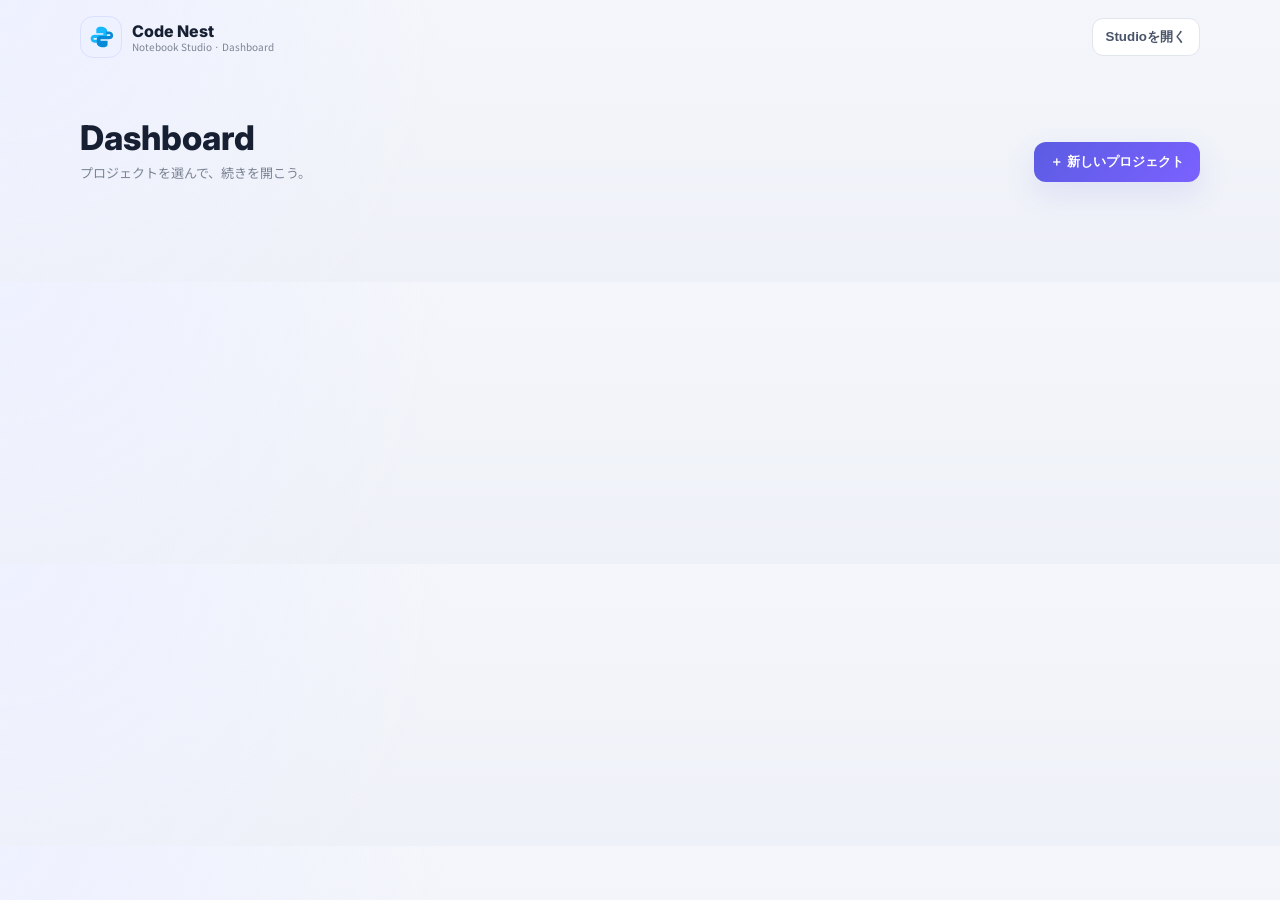
==== dashboard.html @ 7a7bcbbe "Add multi-project Code Nest dashboard" ====
<!doctype html>
<html lang="ja">
<head>
<meta charset="utf-8">
<meta name="viewport" content="width=device-width,initial-scale=1">
<title>Code Nest — Dashboard</title>
<link rel="icon" href="data:image/svg+xml,%3Csvg xmlns='http://www.w3.org/2000/svg' viewBox='0 0 64 64'%3E%3Crect width='64' height='64' rx='18' fill='%230b1822'/%3E%3Cpath d='M31 10c-9 0-9 6-9 6v8h15v3H19c-9 0-9 8-9 8s0 9 9 9h6v-6h-7c-3 0-3-4 0-4h20c4 0 7-3 7-7V19c0-5-5-9-14-9Z' fill='%2316b9ff'/%3E%3C/svg%3E">
<link rel="preconnect" href="https://fonts.googleapis.com">
<link rel="preconnect" href="https://fonts.gstatic.com" crossorigin>
<link href="https://fonts.googleapis.com/css2?family=Inter:wght@600;700;800&family=Noto+Sans+JP:wght@400;500;600;700&display=swap" rel="stylesheet">
<style>
:root{--bg:#f4f6fb;--surface:#fff;--line:#e1e5ee;--text:#172033;--muted:#7b8495;--accent:#5b5ce2;--accent2:#7b61ff}
*{box-sizing:border-box}body{margin:0;background:radial-gradient(circle at 0 0,#eef1ff 0,transparent 34%),linear-gradient(180deg,var(--bg),#eef1f7);color:var(--text);font-family:"Noto Sans JP",Inter,system-ui,sans-serif}.wrap{width:min(1120px,calc(100% - 32px));margin:auto}.top{height:74px;display:flex;align-items:center;justify-content:space-between}.brand{display:flex;align-items:center;gap:10px;text-decoration:none;color:inherit}.logo{width:42px;height:42px;border-radius:13px;background:#eef1ff;border:1px solid #dbe0ff;padding:5px}.brand strong{display:block;font:800 16px Inter}.brand small{display:block;color:var(--muted);font-size:10px;margin-top:-2px}.back{border:1px solid var(--line);background:var(--surface);color:#49546a;border-radius:11px;padding:9px 13px;font-weight:700;cursor:pointer}.hero{padding:44px 0 22px;display:flex;align-items:end;justify-content:space-between;gap:18px}.hero h1{margin:0 0 6px;font:800 34px/1.15 Inter,"Noto Sans JP"}.hero p{margin:0;color:var(--muted);font-size:13px}.new{padding:11px 16px;border:0;border-radius:12px;background:linear-gradient(135deg,var(--accent),var(--accent2));color:#fff;font-weight:800;cursor:pointer;box-shadow:0 12px 30px #5b5ce220}.projects{display:grid;grid-template-columns:repeat(3,1fr);gap:16px;padding:18px 0 60px}.card{background:rgba(255,255,255,.92);border:1px solid var(--line);border-radius:18px;padding:18px;box-shadow:0 12px 30px rgba(30,42,70,.05)}.icon{width:44px;height:44px;border-radius:12px;display:grid;place-items:center;background:#eef1ff;color:#5b5ce2;font-weight:800;font-size:15px}.name{margin:15px 0 4px;font:800 17px Inter,"Noto Sans JP";white-space:nowrap;overflow:hidden;text-overflow:ellipsis}.meta{font-size:11px;color:var(--muted);min-height:20px}.actions{display:flex;gap:8px;margin-top:16px}.open{flex:1;border:0;border-radius:10px;padding:9px 10px;background:#1f2a44;color:#fff;font-weight:800;cursor:pointer}.del{border:1px solid #e3c7cf;background:#fff6f8;color:#9b425d;border-radius:10px;padding:9px 11px;font-weight:700;cursor:pointer}.empty{grid-column:1/-1;padding:58px 18px;text-align:center;border:1px dashed #cfd5e3;border-radius:18px;color:var(--muted);background:#ffffff90}.empty strong{display:block;color:#556074;font-size:15px;margin-bottom:6px}@media(max-width:840px){.projects{grid-template-columns:repeat(2,1fr)}}@media(max-width:560px){.wrap{width:calc(100% - 24px)}.hero{display:block}.new{margin-top:16px}.projects{grid-template-columns:1fr}.hero h1{font-size:29px}}
</style>
</head>
<body>
<header class="wrap top">
<a class="brand" href="./">
<svg class="logo" viewBox="0 0 64 64" aria-hidden="true"><path d="M31 10c-9 0-9 6-9 6v8h15v3H19c-9 0-9 8-9 8s0 9 9 9h6v-6h-7c-3 0-3-4 0-4h20c4 0 7-3 7-7V19c0-5-5-9-14-9Z" fill="#16b9ff"/><path d="M37 54c9 0 9-6 9-6v-8H31v-3h18c9 0 9-8 9-8s0-9-9-9h-6v6h7c3 0 3 4 0 4H30c-4 0-7 3-7 7v8c0 5 5 9 14 9Z" fill="#078bd7"/></svg>
<span><strong>Code Nest</strong><small>Notebook Studio · Dashboard</small></span>
</a>
<button class="back" id="studioBtn">Studioを開く</button>
</header>
<main class="wrap">
<section class="hero"><div><h1>Dashboard</h1><p>プロジェクトを選んで、続きを開こう。</p></div><button class="new" id="newProject">＋ 新しいプロジェクト</button></section>
<section class="projects" id="projects"></section>
</main>
<script>
(() => {
  'use strict';
  const META_KEY='codeNest.projects.v1';
  const PREFIX='codeNest.project.';
  const root=document.getElementById('projects');
  const esc=(s)=>String(s).replace(/[&<>"']/g,c=>({'&':'&amp;','<':'&lt;','>':'&gt;','"':'&quot;',"'":'&#39;'}[c]));
  const read=()=>{try{const v=localStorage.getItem(META_KEY);const a=v?JSON.parse(v):[];return Array.isArray(a)?a:[]}catch{return[]}};
  const write=(a)=>localStorage.setItem(META_KEY,JSON.stringify(a));
  const niceDate=(ts)=>{try{return new Date(ts).toLocaleString('ja-JP',{year:'numeric',month:'short',day:'numeric',hour:'2-digit',minute:'2-digit'})}catch{return''}};
  const makeId=()=>`p_${Date.now().toString(36)}_${Math.random().toString(36).slice(2,8)}`;
  function render(){
    const list=read().sort((a,b)=>(b.updatedAt||0)-(a.updatedAt||0));
    if(!list.length){root.innerHTML='<div class="empty"><strong>まだプロジェクトがありません</strong>「新しいプロジェクト」から最初のNotebookを作ろう。</div>';return}
    root.innerHTML=list.map((p)=><article class="card"><div class="icon">CN</div><div class="name" title="${esc(p.title||'Untitled Project')}">${esc(p.title||'Untitled Project')}</div><div class="meta">最終更新 ${esc(niceDate(p.updatedAt||p.createdAt||Date.now()))}</div><div class="actions"><button class="open" data-open="${esc(p.id)}">開く</button><button class="del" data-delete="${esc(p.id)}">削除</button></div></article>').join('');
  }
  function create(){
    const id=makeId();
    const now=Date.now();
    const list=read();
    list.push({id,title:'Untitled Project',createdAt:now,updatedAt:now});
    write(list);
    location.href=`./studio.html?project=${encodeURIComponent(id)}&name=${encodeURIComponent('Untitled Project')}`;
  }
  root.addEventListener('click',(e)=>{
    const open=e.target.closest('[data-open]');
    const del=e.target.closest('[data-delete]');
    if(open){location.href=`./studio.html?project=${encodeURIComponent(open.dataset.open)}`;return}
    if(del){
      const id=del.dataset.delete;
      const p=read().find(x=>x.id===id);
      if(!p)return;
      if(!confirm(`「${p.title||'Untitled Project'}」を削除しますか？\nこのブラウザに保存されたプロジェクトデータも削除されます。`))return;
      const list=read().filter(x=>x.id!==id);
      write(list);
      localStorage.removeItem(`${PREFIX}${id}.notebook`);
      localStorage.removeItem(`${PREFIX}${id}.fs`);
      render();
    }
  });
  document.getElementById('newProject').addEventListener('click',create);
  document.getElementById('studioBtn').addEventListener('click',()=>location.href='./studio.html');
  render();
})();
</script>
</body>
</html>
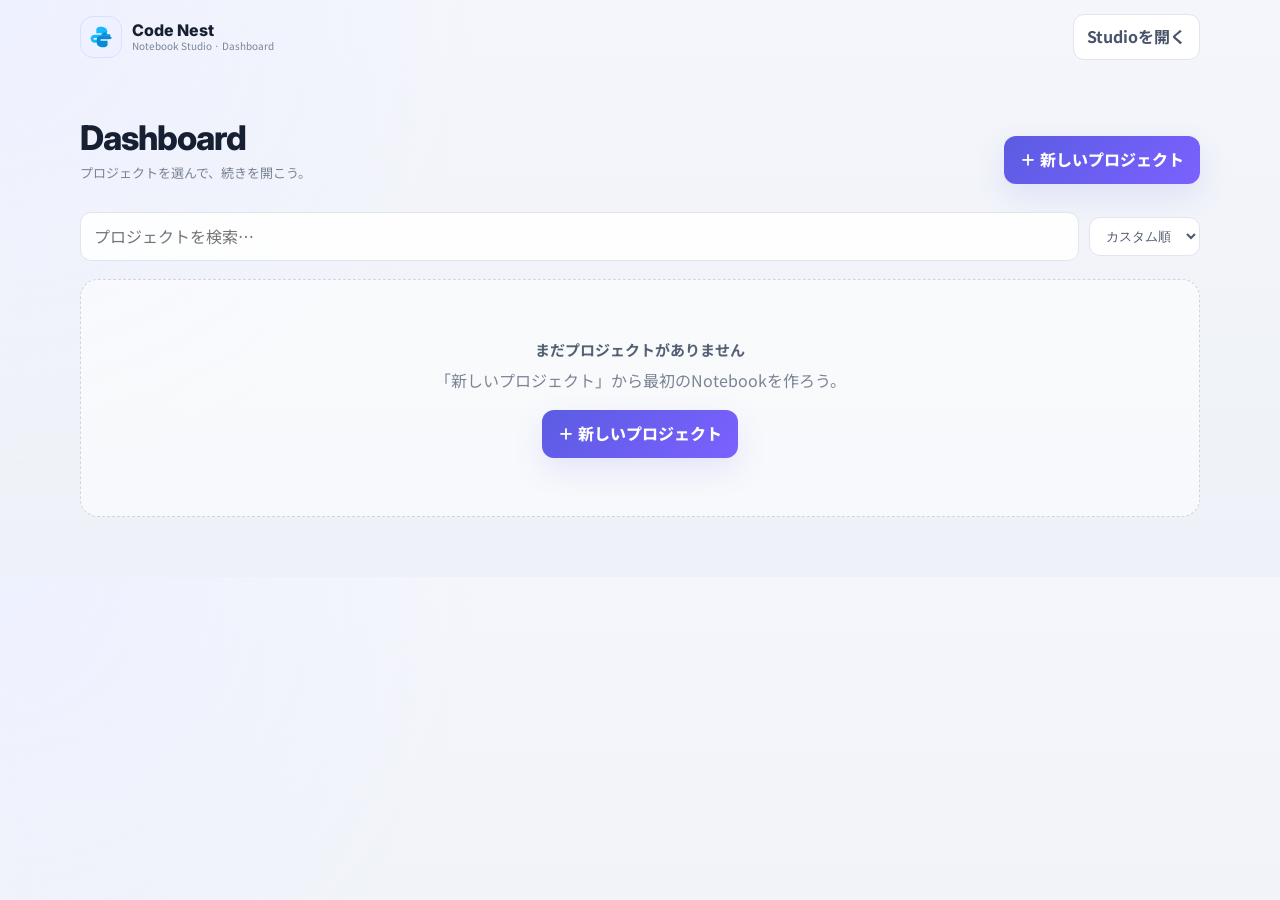
==== commit 487f545a: "Finish formal Dashboard V0.4.9" ====
--- a/dashboard.html
+++ b/dashboard.html
@@ -8,67 +8,32 @@
 <link rel="preconnect" href="https://fonts.googleapis.com">
 <link rel="preconnect" href="https://fonts.gstatic.com" crossorigin>
 <link href="https://fonts.googleapis.com/css2?family=Inter:wght@600;700;800&family=Noto+Sans+JP:wght@400;500;600;700&display=swap" rel="stylesheet">
-<style>
-:root{--bg:#f4f6fb;--surface:#fff;--line:#e1e5ee;--text:#172033;--muted:#7b8495;--accent:#5b5ce2;--accent2:#7b61ff}
-*{box-sizing:border-box}body{margin:0;background:radial-gradient(circle at 0 0,#eef1ff 0,transparent 34%),linear-gradient(180deg,var(--bg),#eef1f7);color:var(--text);font-family:"Noto Sans JP",Inter,system-ui,sans-serif}.wrap{width:min(1120px,calc(100% - 32px));margin:auto}.top{height:74px;display:flex;align-items:center;justify-content:space-between}.brand{display:flex;align-items:center;gap:10px;text-decoration:none;color:inherit}.logo{width:42px;height:42px;border-radius:13px;background:#eef1ff;border:1px solid #dbe0ff;padding:5px}.brand strong{display:block;font:800 16px Inter}.brand small{display:block;color:var(--muted);font-size:10px;margin-top:-2px}.back{border:1px solid var(--line);background:var(--surface);color:#49546a;border-radius:11px;padding:9px 13px;font-weight:700;cursor:pointer}.hero{padding:44px 0 22px;display:flex;align-items:end;justify-content:space-between;gap:18px}.hero h1{margin:0 0 6px;font:800 34px/1.15 Inter,"Noto Sans JP"}.hero p{margin:0;color:var(--muted);font-size:13px}.new{padding:11px 16px;border:0;border-radius:12px;background:linear-gradient(135deg,var(--accent),var(--accent2));color:#fff;font-weight:800;cursor:pointer;box-shadow:0 12px 30px #5b5ce220}.projects{display:grid;grid-template-columns:repeat(3,1fr);gap:16px;padding:18px 0 60px}.card{background:rgba(255,255,255,.92);border:1px solid var(--line);border-radius:18px;padding:18px;box-shadow:0 12px 30px rgba(30,42,70,.05)}.icon{width:44px;height:44px;border-radius:12px;display:grid;place-items:center;background:#eef1ff;color:#5b5ce2;font-weight:800;font-size:15px}.name{margin:15px 0 4px;font:800 17px Inter,"Noto Sans JP";white-space:nowrap;overflow:hidden;text-overflow:ellipsis}.meta{font-size:11px;color:var(--muted);min-height:20px}.actions{display:flex;gap:8px;margin-top:16px}.open{flex:1;border:0;border-radius:10px;padding:9px 10px;background:#1f2a44;color:#fff;font-weight:800;cursor:pointer}.del{border:1px solid #e3c7cf;background:#fff6f8;color:#9b425d;border-radius:10px;padding:9px 11px;font-weight:700;cursor:pointer}.empty{grid-column:1/-1;padding:58px 18px;text-align:center;border:1px dashed #cfd5e3;border-radius:18px;color:var(--muted);background:#ffffff90}.empty strong{display:block;color:#556074;font-size:15px;margin-bottom:6px}@media(max-width:840px){.projects{grid-template-columns:repeat(2,1fr)}}@media(max-width:560px){.wrap{width:calc(100% - 24px)}.hero{display:block}.new{margin-top:16px}.projects{grid-template-columns:1fr}.hero h1{font-size:29px}}
-</style>
+<link rel="stylesheet" href="dashboard.css?v=49">
 </head>
 <body>
 <header class="wrap top">
-<a class="brand" href="./">
-<svg class="logo" viewBox="0 0 64 64" aria-hidden="true"><path d="M31 10c-9 0-9 6-9 6v8h15v3H19c-9 0-9 8-9 8s0 9 9 9h6v-6h-7c-3 0-3-4 0-4h20c4 0 7-3 7-7V19c0-5-5-9-14-9Z" fill="#16b9ff"/><path d="M37 54c9 0 9-6 9-6v-8H31v-3h18c9 0 9-8 9-8s0-9-9-9h-6v6h7c3 0 3 4 0 4H30c-4 0-7 3-7 7v8c0 5 5 9 14 9Z" fill="#078bd7"/></svg>
-<span><strong>Code Nest</strong><small>Notebook Studio · Dashboard</small></span>
-</a>
-<button class="back" id="studioBtn">Studioを開く</button>
+  <a class="brand" href="./">
+    <svg class="logo" viewBox="0 0 64 64" aria-hidden="true"><path d="M31 10c-9 0-9 6-9 6v8h15v3H19c-9 0-9 8-9 8s0 9 9 9h6v-6h-7c-3 0-3-4 0-4h20c4 0 7-3 7-7V19c0-5-5-9-14-9Z" fill="#16b9ff"/><path d="M37 54c9 0 9-6 9-6v-8H31v-3h18c9 0 9-8-9-8s0-9 9-9h-6v6h7c3 0 3 4 0 4H30c-4 0-7 3-7 7v8c0 5 5 9 14 9Z" fill="#078bd7"/></svg>
+    <span><strong>Code Nest</strong><small>Notebook Studio · Dashboard</small></span>
+  </a>
+  <button class="back" id="studioBtn">Studioを開く</button>
 </header>
 <main class="wrap">
-<section class="hero"><div><h1>Dashboard</h1><p>プロジェクトを選んで、続きを開こう。</p></div><button class="new" id="newProject">＋ 新しいプロジェクト</button></section>
-<section class="projects" id="projects"></section>
+  <section class="hero">
+    <div><h1>Dashboard</h1><p>プロジェクトを選んで、続きを開こう。</p></div>
+    <div class="hero-actions"><button class="new" id="newProject">＋ 新しいプロジェクト</button></div>
+  </section>
+  <section class="toolbar" aria-label="プロジェクト操作">
+    <input id="projectSearch" class="search" type="search" placeholder="プロジェクトを検索…" autocomplete="off">
+    <select id="projectSort" class="sort" aria-label="並び順">
+      <option value="order">カスタム順</option>
+      <option value="updated">最終更新順</option>
+      <option value="name">名前順</option>
+    </select>
+  </section>
+  <section class="projects" id="projects" aria-label="プロジェクト一覧"></section>
 </main>
-<script>
-(() => {
-  'use strict';
-  const META_KEY='codeNest.projects.v1';
-  const PREFIX='codeNest.project.';
-  const root=document.getElementById('projects');
-  const esc=(s)=>String(s).replace(/[&<>"']/g,c=>({'&':'&amp;','<':'&lt;','>':'&gt;','"':'&quot;',"'":'&#39;'}[c]));
-  const read=()=>{try{const v=localStorage.getItem(META_KEY);const a=v?JSON.parse(v):[];return Array.isArray(a)?a:[]}catch{return[]}};
-  const write=(a)=>localStorage.setItem(META_KEY,JSON.stringify(a));
-  const niceDate=(ts)=>{try{return new Date(ts).toLocaleString('ja-JP',{year:'numeric',month:'short',day:'numeric',hour:'2-digit',minute:'2-digit'})}catch{return''}};
-  const makeId=()=>`p_${Date.now().toString(36)}_${Math.random().toString(36).slice(2,8)}`;
-  function render(){
-    const list=read().sort((a,b)=>(b.updatedAt||0)-(a.updatedAt||0));
-    if(!list.length){root.innerHTML='<div class="empty"><strong>まだプロジェクトがありません</strong>「新しいプロジェクト」から最初のNotebookを作ろう。</div>';return}
-    root.innerHTML=list.map((p)=><article class="card"><div class="icon">CN</div><div class="name" title="${esc(p.title||'Untitled Project')}">${esc(p.title||'Untitled Project')}</div><div class="meta">最終更新 ${esc(niceDate(p.updatedAt||p.createdAt||Date.now()))}</div><div class="actions"><button class="open" data-open="${esc(p.id)}">開く</button><button class="del" data-delete="${esc(p.id)}">削除</button></div></article>').join('');
-  }
-  function create(){
-    const id=makeId();
-    const now=Date.now();
-    const list=read();
-    list.push({id,title:'Untitled Project',createdAt:now,updatedAt:now});
-    write(list);
-    location.href=`./studio.html?project=${encodeURIComponent(id)}&name=${encodeURIComponent('Untitled Project')}`;
-  }
-  root.addEventListener('click',(e)=>{
-    const open=e.target.closest('[data-open]');
-    const del=e.target.closest('[data-delete]');
-    if(open){location.href=`./studio.html?project=${encodeURIComponent(open.dataset.open)}`;return}
-    if(del){
-      const id=del.dataset.delete;
-      const p=read().find(x=>x.id===id);
-      if(!p)return;
-      if(!confirm(`「${p.title||'Untitled Project'}」を削除しますか？\nこのブラウザに保存されたプロジェクトデータも削除されます。`))return;
-      const list=read().filter(x=>x.id!==id);
-      write(list);
-      localStorage.removeItem(`${PREFIX}${id}.notebook`);
-      localStorage.removeItem(`${PREFIX}${id}.fs`);
-      render();
-    }
-  });
-  document.getElementById('newProject').addEventListener('click',create);
-  document.getElementById('studioBtn').addEventListener('click',()=>location.href='./studio.html');
-  render();
-})();
-</script>
+<div class="toast" id="dashboardToast" role="status" aria-live="polite"></div>
+<script src="dashboard.js?v=49"></script>
 </body>
 </html>
--- a/dashboard.css
+++ b/dashboard.css
@@ -0,0 +1,49 @@
+/* Code Nest Dashboard V0.4.9 */
+:root{--bg:#f4f6fb;--surface:#fff;--line:#e1e5ee;--text:#172033;--muted:#7b8495;--accent:#5b5ce2;--accent2:#7b61ff;--danger:#a33f5e}
+*{box-sizing:border-box}
+html{scroll-behavior:smooth}
+body{margin:0;background:radial-gradient(circle at 0 0,#eef1ff 0,transparent 34%),linear-gradient(180deg,var(--bg),#eef1f7);color:var(--text);font-family:"Noto Sans JP",Inter,system-ui,sans-serif;line-height:1.6}
+button,input{font:inherit}
+button{cursor:pointer}
+.wrap{width:min(1120px,calc(100% - 32px));margin:auto}
+.top{height:74px;display:flex;align-items:center;justify-content:space-between}
+.brand{display:flex;align-items:center;gap:10px;text-decoration:none;color:inherit}
+.logo{width:42px;height:42px;border-radius:13px;background:#eef1ff;border:1px solid #dbe0ff;padding:5px}
+.brand strong{display:block;font:800 16px Inter,"Noto Sans JP",sans-serif}
+.brand small{display:block;color:var(--muted);font-size:10px;margin-top:-2px}
+.back{border:1px solid var(--line);background:var(--surface);color:#49546a;border-radius:11px;padding:9px 13px;font-weight:700}
+.hero{padding:44px 0 20px;display:flex;align-items:end;justify-content:space-between;gap:18px}
+.hero h1{margin:0 0 6px;font:800 34px/1.15 Inter,"Noto Sans JP",sans-serif;letter-spacing:-.03em}
+.hero p{margin:0;color:var(--muted);font-size:13px}
+.hero-actions{display:flex;align-items:center;gap:10px}
+.new{padding:11px 16px;border:0;border-radius:12px;background:linear-gradient(135deg,var(--accent),var(--accent2));color:#fff;font-weight:800;box-shadow:0 12px 30px #5b5ce220}
+.toolbar{display:flex;align-items:center;gap:10px;padding:8px 0 18px}
+.search{flex:1;min-width:180px;padding:11px 13px;border:1px solid var(--line);border-radius:11px;background:rgba(255,255,255,.9);outline:none;color:var(--text)}
+.search:focus{border-color:#afb3f0;box-shadow:0 0 0 3px #5b5ce218}
+.sort{padding:10px 12px;border:1px solid var(--line);border-radius:11px;background:#fff;color:#4c566c}
+.projects{display:grid;grid-template-columns:repeat(3,1fr);gap:16px;padding:0 0 60px;align-items:start}
+.card{position:relative;background:rgba(255,255,255,.94);border:1px solid var(--line);border-radius:18px;padding:17px;box-shadow:0 12px 30px rgba(30,42,70,.05);transition:transform .16s ease,box-shadow .16s ease,border-color .16s ease}
+.card:hover{transform:translateY(-2px);box-shadow:0 16px 34px rgba(30,42,70,.08)}
+.card.dragging{opacity:.45;transform:rotate(1deg)}
+.card.drop-target{border-color:#7b61ff;box-shadow:0 0 0 3px #7b61ff18}
+.drag-handle{position:absolute;top:12px;right:12px;border:0;background:transparent;color:#a1a9b8;font-size:17px;padding:3px 5px;line-height:1;cursor:grab}
+.drag-handle:active{cursor:grabbing}
+.icon{width:44px;height:44px;border-radius:12px;display:grid;place-items:center;background:#eef1ff;color:var(--accent);font-weight:800;font-size:15px}
+.name{margin:14px 0 4px;font:800 17px Inter,"Noto Sans JP",sans-serif;white-space:nowrap;overflow:hidden;text-overflow:ellipsis}
+.name-input{width:100%;padding:7px 8px;border:1px solid #cfd5e3;border-radius:9px;outline:none;font-weight:800;color:var(--text);background:#fff}
+.name-input:focus{border-color:#a9adea;box-shadow:0 0 0 3px #5b5ce214}
+.meta{font-size:11px;color:var(--muted);min-height:20px}
+.stats{display:flex;gap:8px;flex-wrap:wrap;margin-top:10px}
+.stat{padding:4px 7px;border-radius:7px;background:#f4f6fb;color:#667086;font-size:10px}
+.actions{display:flex;gap:8px;margin-top:15px}
+.open{flex:1;border:0;border-radius:10px;padding:9px 10px;background:#1f2a44;color:#fff;font-weight:800}
+.rename{border:1px solid var(--line);background:#fff;color:#566177;border-radius:10px;padding:9px 11px;font-weight:700}
+.del{border:1px solid #e3c7cf;background:#fff6f8;color:var(--danger);border-radius:10px;padding:9px 11px;font-weight:700}
+.empty{grid-column:1/-1;padding:58px 18px;text-align:center;border:1px dashed #cfd5e3;border-radius:18px;color:var(--muted);background:#ffffff90}
+.empty strong{display:block;color:#556074;font-size:15px;margin-bottom:6px}
+.empty button{margin-top:16px}
+.hint{grid-column:1/-1;text-align:center;color:#98a0b0;font-size:10px;padding-bottom:10px}
+.toast{position:fixed;left:50%;bottom:24px;transform:translate(-50%,16px);padding:10px 14px;border-radius:11px;background:#1f2a44;color:#fff;font-size:12px;font-weight:700;opacity:0;pointer-events:none;transition:.18s ease;z-index:30;box-shadow:0 12px 35px rgba(15,23,42,.22)}
+.toast.show{opacity:1;transform:translate(-50%,0)}
+@media(max-width:840px){.projects{grid-template-columns:repeat(2,1fr)}}
+@media(max-width:560px){.wrap{width:calc(100% - 24px)}.hero{display:block}.hero-actions{margin-top:16px}.new{width:100%}.toolbar{display:block}.sort{margin-top:8px;width:100%}.projects{grid-template-columns:1fr}.hero h1{font-size:29px}}
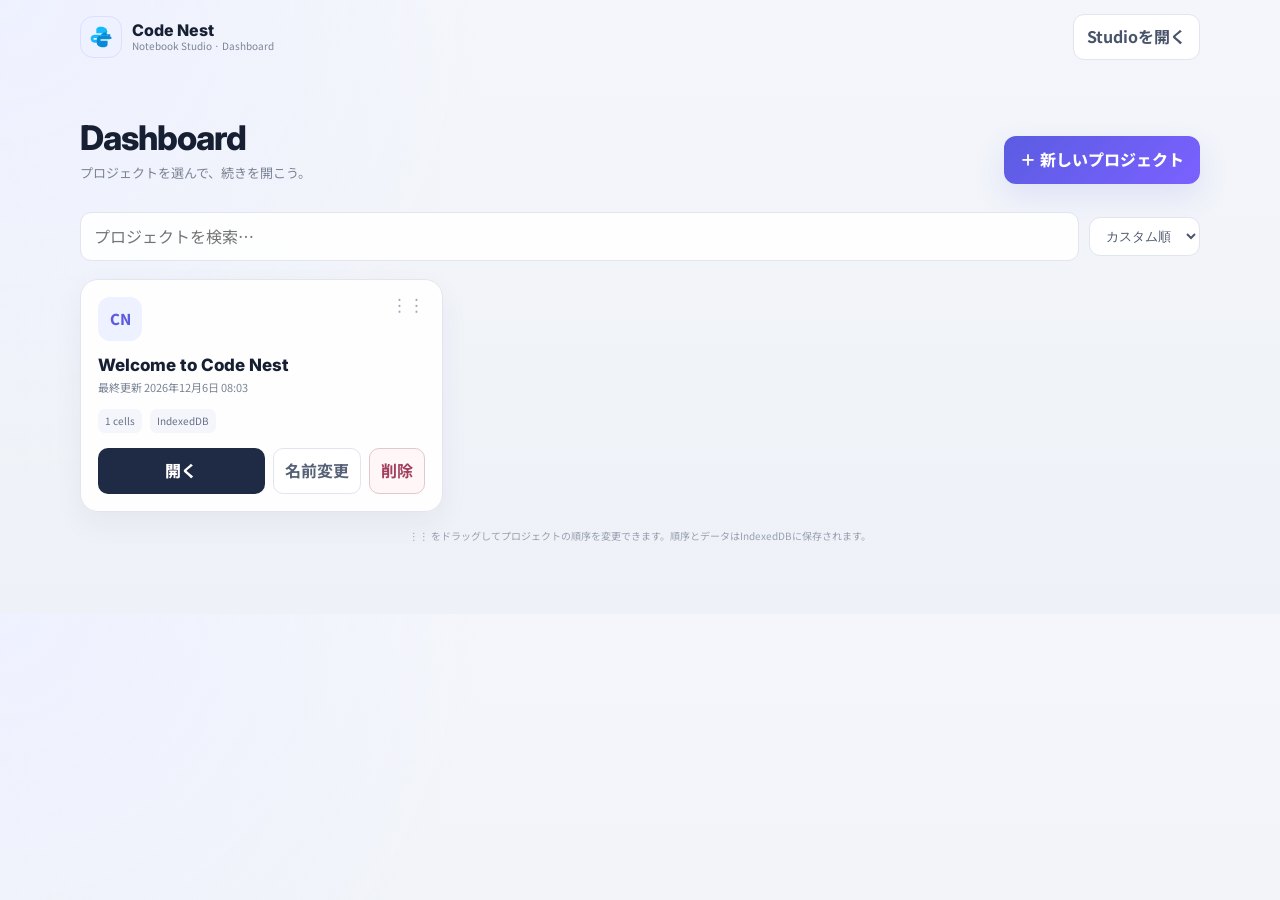
==== commit 19847a58: "Use IndexedDB as the Dashboard project source" ====
--- a/dashboard.html
+++ b/dashboard.html
@@ -8,7 +8,7 @@
 <link rel="preconnect" href="https://fonts.googleapis.com">
 <link rel="preconnect" href="https://fonts.gstatic.com" crossorigin>
 <link href="https://fonts.googleapis.com/css2?family=Inter:wght@600;700;800&family=Noto+Sans+JP:wght@400;500;600;700&display=swap" rel="stylesheet">
-<link rel="stylesheet" href="dashboard.css?v=49">
+<link rel="stylesheet" href="dashboard.css?v=51">
 </head>
 <body>
 <header class="wrap top">
@@ -34,6 +34,23 @@
   <section class="projects" id="projects" aria-label="プロジェクト一覧"></section>
 </main>
 <div class="toast" id="dashboardToast" role="status" aria-live="polite"></div>
-<script src="dashboard.js?v=49"></script>
+
+<div class="name-modal" id="projectNameModal" hidden>
+  <form class="name-dialog" id="projectNameForm">
+    <h2 id="projectNameHeading">新しいプロジェクト</h2>
+    <p id="projectNameDescription">プロジェクト名を入力してください。</p>
+    <label class="name-field" for="projectNameInput">
+      プロジェクト名
+      <input id="projectNameInput" type="text" maxlength="80" autocomplete="off" spellcheck="false" placeholder="My Project">
+    </label>
+    <div class="name-actions">
+      <button class="name-cancel" type="button" id="projectNameCancel">キャンセル</button>
+      <button class="name-submit" type="submit" id="projectNameSubmit">作成</button>
+    </div>
+  </form>
+</div>
+
+<script src="project-idb.js?v=52"></script>
+<script src="dashboard.js?v=51"></script>
 </body>
 </html>
--- a/dashboard.css
+++ b/dashboard.css
@@ -1,4 +1,4 @@
-/* Code Nest Dashboard V0.4.9 */
+/* Code Nest Dashboard V0.4.10 */
 :root{--bg:#f4f6fb;--surface:#fff;--line:#e1e5ee;--text:#172033;--muted:#7b8495;--accent:#5b5ce2;--accent2:#7b61ff;--danger:#a33f5e}
 *{box-sizing:border-box}
 html{scroll-behavior:smooth}
@@ -45,5 +45,18 @@
 .hint{grid-column:1/-1;text-align:center;color:#98a0b0;font-size:10px;padding-bottom:10px}
 .toast{position:fixed;left:50%;bottom:24px;transform:translate(-50%,16px);padding:10px 14px;border-radius:11px;background:#1f2a44;color:#fff;font-size:12px;font-weight:700;opacity:0;pointer-events:none;transition:.18s ease;z-index:30;box-shadow:0 12px 35px rgba(15,23,42,.22)}
 .toast.show{opacity:1;transform:translate(-50%,0)}
+.name-modal{position:fixed;inset:0;z-index:100;display:grid;place-items:center;padding:20px;background:rgba(15,23,42,.38);backdrop-filter:blur(8px)}
+.name-modal[hidden]{display:none}
+.name-dialog{width:min(460px,100%);background:#fff;border:1px solid #e1e5ee;border-radius:20px;padding:22px;box-shadow:0 24px 90px rgba(15,23,42,.24);animation:nameDialogIn .16s ease}
+.name-dialog h2{margin:0;font-size:18px;letter-spacing:-.02em}
+.name-dialog p{margin:5px 0 16px;color:var(--muted);font-size:12px}
+.name-field{display:block;font-size:11px;font-weight:800;color:#5f687b}
+.name-field input{display:block;width:100%;margin-top:6px;padding:12px 13px;border:1px solid #cfd5e3;border-radius:11px;outline:none;background:#fff;color:var(--text)}
+.name-field input:focus{border-color:#9fa5ea;box-shadow:0 0 0 4px #5b5ce214}
+.name-actions{display:flex;justify-content:flex-end;gap:8px;margin-top:17px}
+.name-actions button{padding:9px 13px;border-radius:10px;font-weight:800}
+.name-cancel{border:1px solid var(--line);background:#fff;color:#566177}
+.name-submit{border:0;background:linear-gradient(135deg,var(--accent),var(--accent2));color:#fff;min-width:82px}
+@keyframes nameDialogIn{from{opacity:0;transform:translateY(5px) scale(.99)}to{opacity:1;transform:none}}
 @media(max-width:840px){.projects{grid-template-columns:repeat(2,1fr)}}
-@media(max-width:560px){.wrap{width:calc(100% - 24px)}.hero{display:block}.hero-actions{margin-top:16px}.new{width:100%}.toolbar{display:block}.sort{margin-top:8px;width:100%}.projects{grid-template-columns:1fr}.hero h1{font-size:29px}}
+@media(max-width:560px){.wrap{width:calc(100% - 24px)}.hero{display:block}.hero-actions{margin-top:16px}.new{width:100%}.toolbar{display:block}.sort{margin-top:8px;width:100%}.projects{grid-template-columns:1fr}.hero h1{font-size:29px}.name-dialog{padding:19px}.name-actions button{flex:1}}
